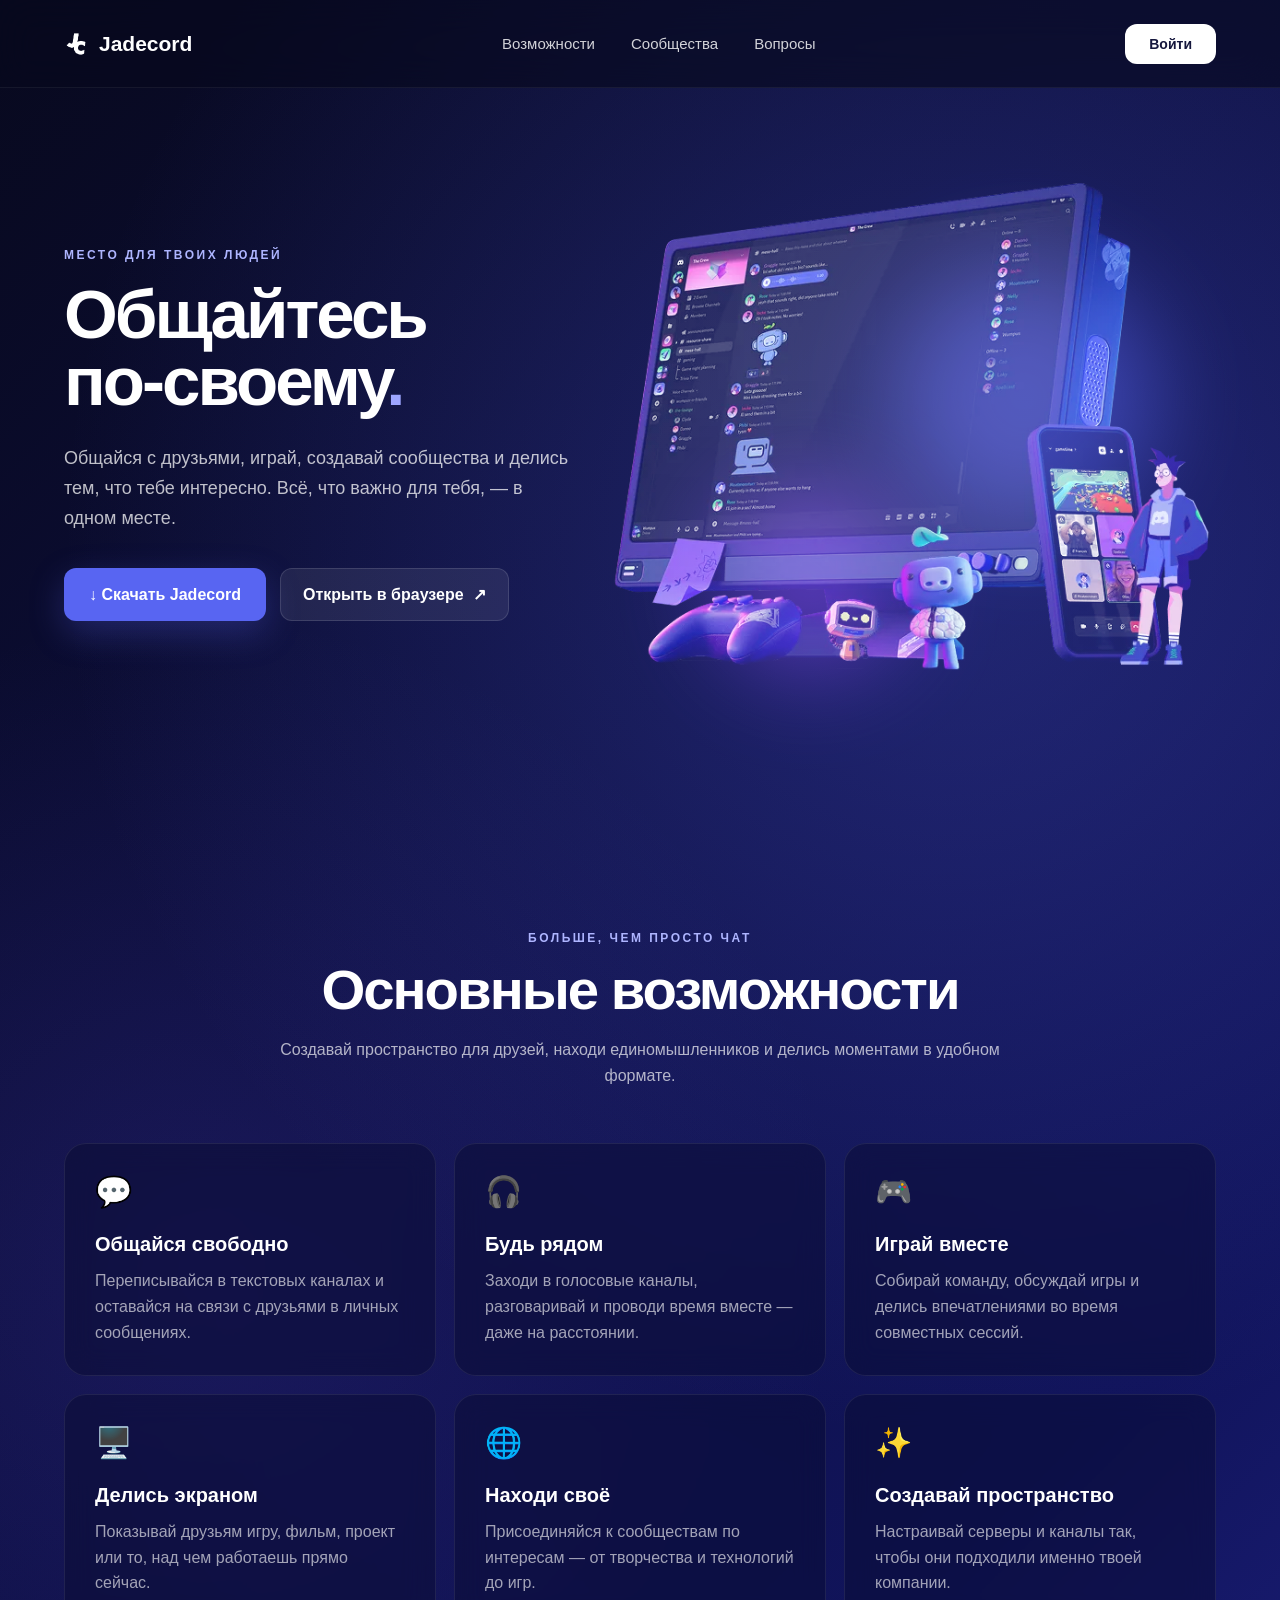
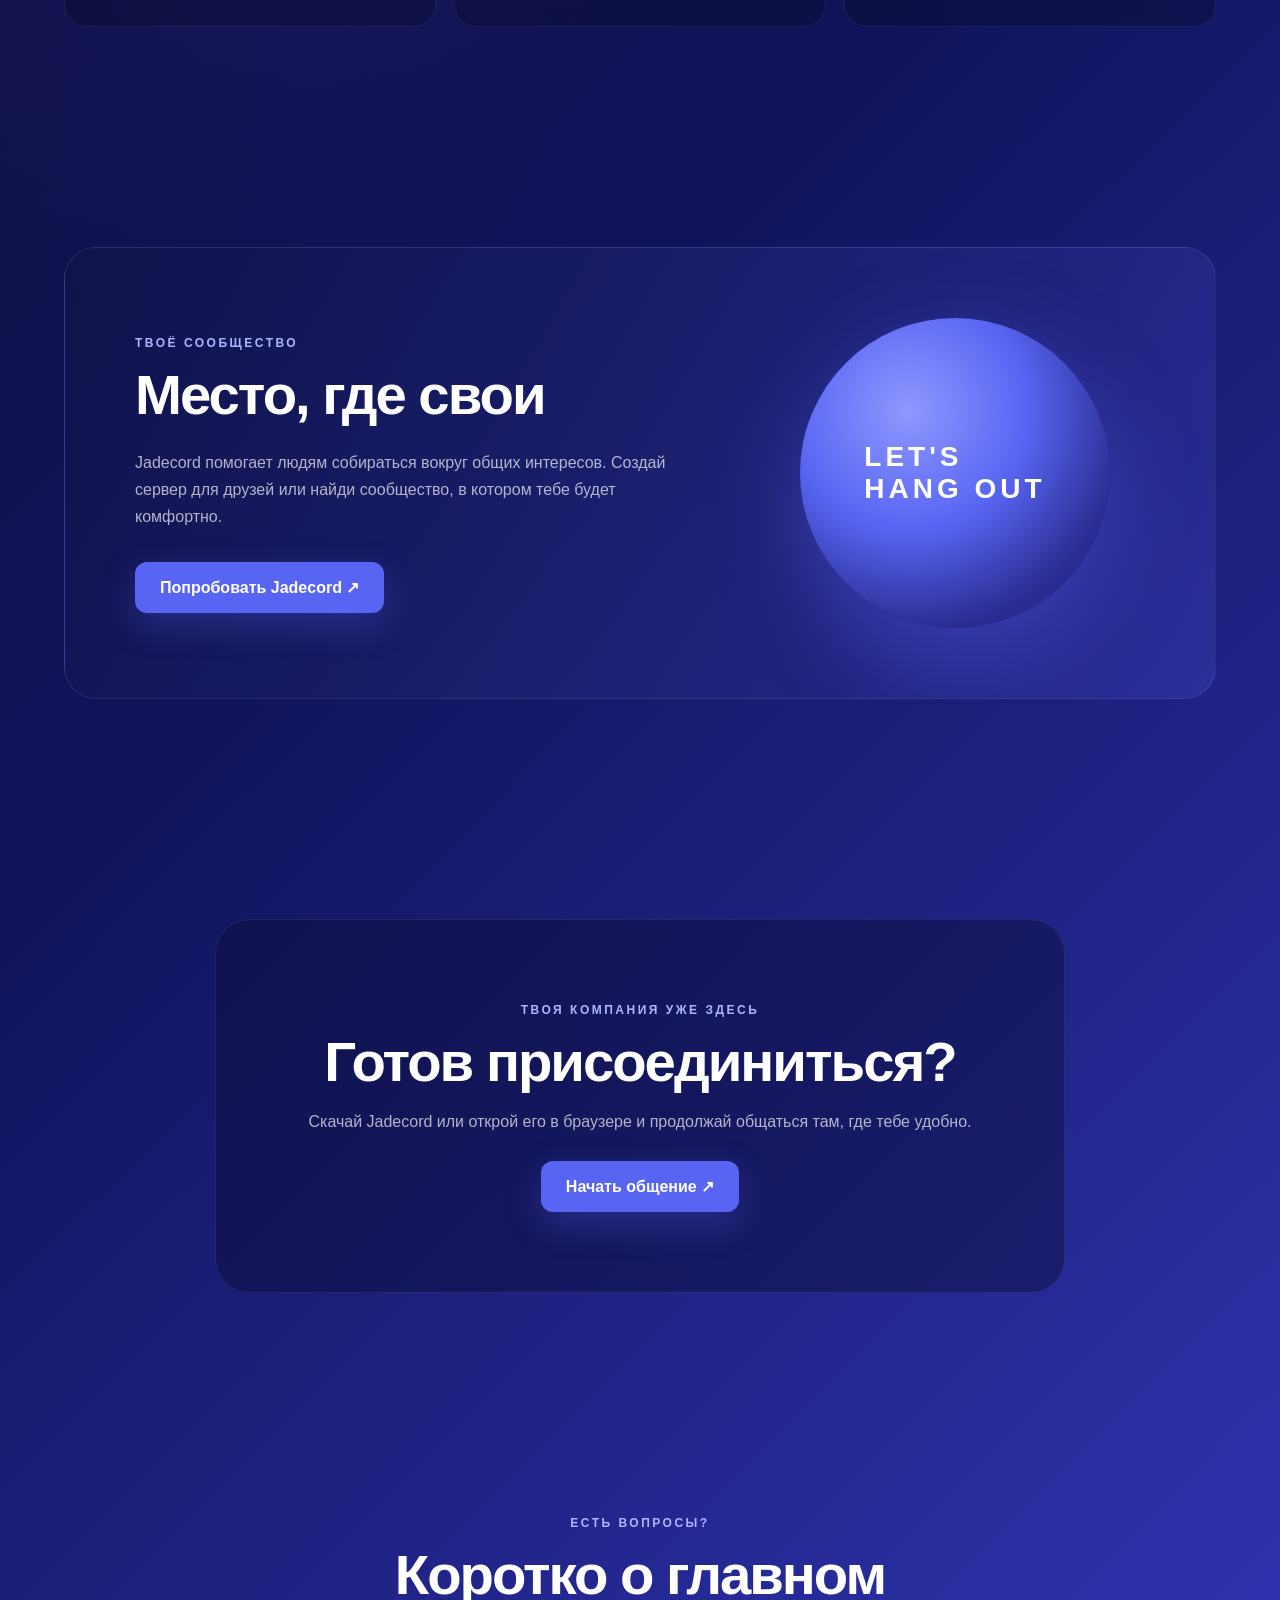
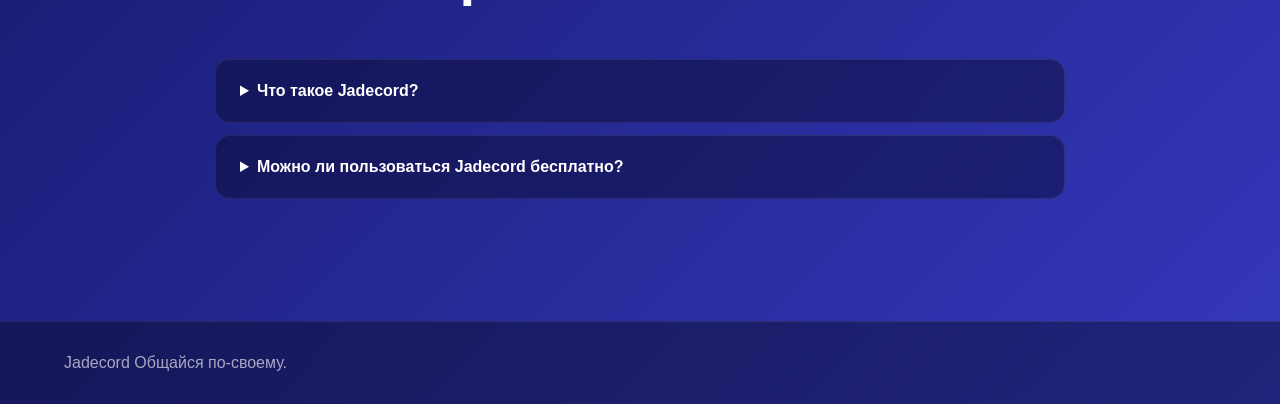
==== pages/main/index.html @ 3a3e167d "Add Jadecord main landing page" ====
﻿<!DOCTYPE html>
<html lang="ru">
<head>
  <meta charset="UTF-8">
  <meta name="viewport" content="width=device-width, initial-scale=1.0">
  <meta name="theme-color" content="#08091e">
  <meta name="description" content="Discord — место для общения, игр и сообществ.">
  <title>Jadecord — общайся по-своему</title>
  <link rel="stylesheet" href="styles.css">
</head>
<body>
  <header class="header">
    <a class="brand" href="#home" aria-label="Discord — главная">
      <img class="jadecord-logo" src="assets/jadecord-logo.png" alt="Jadecord">
      <span>Jadecord</span>
    </a>

    <nav class="nav" aria-label="Основная навигация">
      <a href="#features">Возможности</a>
      <a href="#about">Сообщества</a>
      <a href="#faq">Вопросы</a>
    </nav>

    <a class="login-btn" href="https://Jadecord.com/login" target="_blank" rel="noopener noreferrer">Войти</a>
  </header>

  <main>
    <section class="hero" id="home">
      <div class="hero-content">
        <div class="hero-copy">
          <span class="eyebrow">МЕСТО ДЛЯ ТВОИХ ЛЮДЕЙ</span>
          <h1>Общайтесь<br>по-своему<span>.</span></h1>
          <p>Общайся с друзьями, играй, создавай сообщества и делись тем, что тебе интересно. Всё, что важно для тебя, — в одном месте.</p>
          <div class="hero-actions">
            <a class="primary-btn" href="https://Jadecord.com/download" target="_blank" rel="noopener noreferrer">↓ Скачать Jadecord</a>
            <a class="secondary-btn" href="https://Jadecord.com" target="_blank" rel="noopener noreferrer">Открыть в браузере <span>↗</span></a>
          </div>
        </div>

        <div class="hero-visual">
          <div class="glow glow-one"></div>
          <div class="glow glow-two"></div>
          <picture>
            <source srcset="assets/hero-mobile.webp" type="image/webp">
            <img class="hero-image" src="assets/hero-reference.png" alt="Иллюстрация Jadecord и общения в сообществах">
          </picture>
        </div>
      </div>
    </section>

    <section class="section" id="features">
      <div class="section-heading">
        <span class="eyebrow">БОЛЬШЕ, ЧЕМ ПРОСТО ЧАТ</span>
        <h2>Основные возможности</h2>
        <p>Создавай пространство для друзей, находи единомышленников и делись моментами в удобном формате.</p>
      </div>

      <div class="feature-grid">
        <article class="feature-card">
          <div class="feature-icon" aria-hidden="true">💬</div>
          <h3>Общайся свободно</h3>
          <p>Переписывайся в текстовых каналах и оставайся на связи с друзьями в личных сообщениях.</p>
        </article>
        <article class="feature-card">
          <div class="feature-icon" aria-hidden="true">🎧</div>
          <h3>Будь рядом</h3>
          <p>Заходи в голосовые каналы, разговаривай и проводи время вместе — даже на расстоянии.</p>
        </article>
        <article class="feature-card">
          <div class="feature-icon" aria-hidden="true">🎮</div>
          <h3>Играй вместе</h3>
          <p>Собирай команду, обсуждай игры и делись впечатлениями во время совместных сессий.</p>
        </article>
        <article class="feature-card">
          <div class="feature-icon" aria-hidden="true">🖥️</div>
          <h3>Делись экраном</h3>
          <p>Показывай друзьям игру, фильм, проект или то, над чем работаешь прямо сейчас.</p>
        </article>
        <article class="feature-card">
          <div class="feature-icon" aria-hidden="true">🌐</div>
          <h3>Находи своё</h3>
          <p>Присоединяйся к сообществам по интересам — от творчества и технологий до игр.</p>
        </article>
        <article class="feature-card">
          <div class="feature-icon" aria-hidden="true">✨</div>
          <h3>Создавай пространство</h3>
          <p>Настраивай серверы и каналы так, чтобы они подходили именно твоей компании.</p>
        </article>
      </div>
    </section>

    <section class="section about" id="about">
      <div class="about-card">
        <div>
          <span class="eyebrow">ТВОЁ СООБЩЕСТВО</span>
          <h2>Место, где свои</h2>
          <p>Jadecord помогает людям собираться вокруг общих интересов. Создай сервер для друзей или найди сообщество, в котором тебе будет комфортно.</p>
          <a class="primary-btn" href="https://Jadecord.com" target="_blank" rel="noopener noreferrer">Попробовать Jadecord ↗</a>
        </div>
        <div class="about-orb" aria-label="Jadecord">LET'S<br>HANG OUT</div>
      </div>
    </section>

    <section class="section cta">
      <div class="cta-inner">
        <span class="eyebrow">ТВОЯ КОМПАНИЯ УЖЕ ЗДЕСЬ</span>
        <h2>Готов присоединиться?</h2>
        <p>Скачай Jadecord или открой его в браузере и продолжай общаться там, где тебе удобно.</p>
        <a class="primary-btn" href="https://Jadecord.com/download" target="_blank" rel="noopener noreferrer">Начать общение ↗</a>
      </div>
    </section>

    <section class="section" id="faq">
      <div class="section-heading">
        <span class="eyebrow">ЕСТЬ ВОПРОСЫ?</span>
        <h2>Коротко о главном</h2>
      </div>

      <div class="faq-list">
        <details>
          <summary>Что такое Jadecord?</summary>
          <p>Jadecord — платформа для текстового, голосового и видеообщения, а также для создания сообществ.</p>
        </details>
        <details>
          <summary>Можно ли пользоваться Jadecord бесплатно?</summary>
          <p>Основные возможности Jadecord зависят от актуальных условий самой платформы. Подробности можно узнать на официальном сайте.</p>
        </details>
      </div>
    </section>
  </main>

  <footer class="footer">
    <div class="container footer-inner">
      <span>Jadecord</span>
      <span>Общайся по-своему.</span>
    </div>
  </footer>

  <script src="script.js"></script>
</body>
</html>
---- pages/main/styles.css ----
* {
  box-sizing: border-box;
  margin: 0;
  padding: 0;
}

html {
  scroll-behavior: smooth;
}

body {
  font-family: Inter, Arial, sans-serif;
  color: #fff;
  background:
    radial-gradient(circle at 75% 15%, rgba(88, 101, 242, .28), transparent 28%),
    radial-gradient(circle at 15% 35%, rgba(76, 62, 190, .2), transparent 25%),
    linear-gradient(135deg, #08091e 0%, #11145c 52%, #3438bd 100%);
  min-height: 100vh;
}

a {
  color: inherit;
  text-decoration: none;
}

.header {
  width: 100%;
  height: 88px;
  padding: 0 5%;
  display: flex;
  align-items: center;
  justify-content: space-between;
  position: sticky;
  top: 0;
  z-index: 20;
  background: rgba(8, 9, 30, .62);
  backdrop-filter: blur(18px);
  border-bottom: 1px solid rgba(255,255,255,.06);
}

.brand {
  display: flex;
  align-items: center;
  gap: 11px;
  font-size: 21px;
  font-weight: 800;
}

.discord-icon {
  width: 30px;
  height: 30px;
  display: inline-flex;
}

.discord-icon svg {
  width: 100%;
  height: 100%;
}

.nav {
  display: flex;
  gap: 36px;
  color: rgba(255,255,255,.82);
  font-size: 15px;
}

.nav a,
.footer a {
  transition: color .2s ease, opacity .2s ease;
}

.nav a:hover,
.footer a:hover {
  color: #fff;
}

.login-btn,
.primary-btn,
.secondary-btn {
  display: inline-flex;
  align-items: center;
  justify-content: center;
  border-radius: 12px;
  font-weight: 700;
  transition: transform .2s ease, box-shadow .2s ease, background .2s ease;
}

.login-btn {
  background: #fff;
  color: #15173d;
  padding: 12px 24px;
  font-size: 14px;
}

.login-btn:hover,
.primary-btn:hover,
.secondary-btn:hover {
  transform: translateY(-2px);
}

.hero {
  min-height: 730px;
  display: flex;
  align-items: center;
  padding: 50px 5% 90px;
  overflow: hidden;
}

.hero-content {
  width: min(1400px, 100%);
  margin: 0 auto;
  display: grid;
  grid-template-columns: .9fr 1.1fr;
  align-items: center;
  gap: 25px;
}

.eyebrow {
  color: #aeb5ff;
  font-size: 12px;
  font-weight: 800;
  letter-spacing: 2.5px;
}

.hero h1 {
  margin-top: 18px;
  font-size: clamp(46px, 5.4vw, 80px);
  line-height: .98;
  letter-spacing: -3px;
}

.hero h1 span {
  color: #9da5ff;
}

.hero-copy > p {
  max-width: 560px;
  margin-top: 28px;
  color: rgba(255,255,255,.74);
  font-size: 18px;
  line-height: 1.65;
}

.hero-actions {
  display: flex;
  gap: 14px;
  margin-top: 35px;
  flex-wrap: wrap;
}

.primary-btn {
  padding: 16px 25px;
  background: #5865f2;
  box-shadow: 0 12px 35px rgba(88,101,242,.28);
}

.secondary-btn {
  padding: 16px 22px;
  background: rgba(255,255,255,.08);
  border: 1px solid rgba(255,255,255,.12);
}

.secondary-btn span {
  margin-left: 9px;
}

.hero-visual {
  min-height: 520px;
  position: relative;
  display: flex;
  align-items: center;
  justify-content: center;
}

.hero-visual img {
  width: 100%;
  max-width: 760px;
  position: relative;
  z-index: 2;
  filter: drop-shadow(0 30px 55px rgba(0,0,0,.32));
  border-radius: 22px;
  mix-blend-mode: screen;
}

.glow {
  position: absolute;
  border-radius: 50%;
  filter: blur(50px);
  opacity: .55;
}

.glow-one {
  width: 260px;
  height: 260px;
  background: #5965f2;
  right: 10%;
  top: 18%;
}

.glow-two {
  width: 180px;
  height: 180px;
  background: #8c4fff;
  left: 20%;
  bottom: 5%;
}

.section {
  padding: 110px 5%;
}

.section-heading {
  max-width: 720px;
  margin: 0 auto 55px;
  text-align: center;
}

.section-heading h2,
.about h2,
.cta h2 {
  margin-top: 14px;
  font-size: clamp(38px, 4.4vw, 62px);
  line-height: 1.05;
  letter-spacing: -2px;
}

.section-heading p {
  margin-top: 18px;
  color: rgba(255,255,255,.68);
  line-height: 1.6;
}

.feature-grid {
  width: min(1200px, 100%);
  margin: 0 auto;
  display: grid;
  grid-template-columns: repeat(3, 1fr);
  gap: 18px;
}

.feature-card {
  padding: 30px;
  min-height: 220px;
  border: 1px solid rgba(255,255,255,.08);
  border-radius: 22px;
  background: rgba(9, 11, 45, .42);
  backdrop-filter: blur(14px);
  transition: transform .25s ease, border-color .25s ease;
}

.feature-card:hover {
  transform: translateY(-6px);
  border-color: rgba(145,151,255,.38);
}

.feature-icon {
  font-size: 30px;
  margin-bottom: 24px;
}

.feature-card h3 {
  font-size: 20px;
  margin-bottom: 12px;
}

.feature-card p {
  color: rgba(255,255,255,.62);
  line-height: 1.6;
}

.about-card {
  width: min(1200px, 100%);
  margin: auto;
  padding: 70px;
  border-radius: 32px;
  display: grid;
  grid-template-columns: 1.2fr .8fr;
  align-items: center;
  gap: 60px;
  background: linear-gradient(120deg, rgba(16,19,75,.88), rgba(50,55,170,.58));
  border: 1px solid rgba(255,255,255,.1);
  overflow: hidden;
}

.about p {
  max-width: 650px;
  margin: 25px 0 32px;
  color: rgba(255,255,255,.68);
  line-height: 1.7;
}

.about-orb {
  width: 310px;
  height: 310px;
  margin: auto;
  border-radius: 50%;
  display: grid;
  place-items: center;
  background: radial-gradient(circle at 35% 30%, #8e98ff, #5865f2 40%, #282b8f 75%);
  box-shadow: 0 30px 90px rgba(88,101,242,.4);
  font-size: 28px;
  font-weight: 900;
  letter-spacing: 4px;
}

.cta {
  text-align: center;
}

.cta-inner {
  width: min(850px, 100%);
  margin: auto;
  padding: 80px 30px;
  border-radius: 34px;
  background: rgba(9,11,45,.4);
  border: 1px solid rgba(255,255,255,.08);
}

.cta p {
  margin: 22px auto 30px;
  color: rgba(255,255,255,.68);
}

.faq-list {
  width: min(850px, 100%);
  margin: auto;
}

details {
  margin-bottom: 12px;
  padding: 22px 24px;
  border-radius: 15px;
  background: rgba(9,11,45,.45);
  border: 1px solid rgba(255,255,255,.08);
}

summary {
  cursor: pointer;
  font-weight: 700;
}

details p {
  padding-top: 15px;
  color: rgba(255,255,255,.64);
  line-height: 1.6;
}

.footer {
  padding: 32px 5%;
  display: flex;
  align-items: center;
  justify-content: space-between;
  gap: 20px;
  border-top: 1px solid rgba(255,255,255,.08);
  background: rgba(5,6,24,.4);
  color: rgba(255,255,255,.62);
}

.footer-brand {
  color: #fff;
}

.footer-links {
  display: flex;
  gap: 25px;
  font-size: 14px;
}

.copyright {
  font-size: 13px;
}

@media (max-width: 950px) {
  .nav {
    display: none;
  }

  .hero-content,
  .about-card {
    grid-template-columns: 1fr;
  }

  .hero {
    padding-top: 40px;
  }

  .hero-copy {
    text-align: center;
  }

  .hero-copy > p {
    margin-left: auto;
    margin-right: auto;
  }

  .hero-actions {
    justify-content: center;
  }

  .hero-visual {
    min-height: 380px;
  }

  .feature-grid {
    grid-template-columns: repeat(2, 1fr);
  }

  .about-card {
    text-align: center;
  }

  .about p {
    margin-left: auto;
    margin-right: auto;
  }
}

@media (max-width: 600px) {
  .header {
    height: 72px;
    padding: 0 20px;
  }

  .login-btn {
    padding: 10px 17px;
  }

  .hero {
    min-height: auto;
    padding: 70px 20px;
  }

  .hero h1 {
    letter-spacing: -2px;
  }

  .hero-copy > p {
    font-size: 16px;
  }

  .hero-visual {
    min-height: 250px;
  }

  .section {
    padding: 75px 20px;
  }

  .feature-grid {
    grid-template-columns: 1fr;
  }

  .about-card {
    padding: 40px 25px;
  }

  .about-orb {
    width: 220px;
    height: 220px;
    font-size: 20px;
  }

  .footer {
    flex-direction: column;
    text-align: center;
  }

  .footer-links {
    flex-wrap: wrap;
    justify-content: center;
  }
}
.hero-visual picture {
  display: block;
  width: 100%;
}

.hero-image {
  display: block;
  width: 100%;
  height: auto;
  max-width: 100%;
  object-fit: contain;
}

@media (max-width: 700px) {
  .hero-visual {
    width: 100%;
    max-width: 420px;
    margin: 24px auto 0;
  }

  .hero-image {
    width: 100%;
  }
}
.jadecord-logo {
  width: 30px;
  height: 30px;
  display: block;
  object-fit: contain;
  flex-shrink: 0;
}
.jadecord-logo {
  width: 30px;
  height: 30px;
  display: block;
  object-fit: contain;
  flex-shrink: 0;
}

/* Jadecord: compact logo */
.header .jadecord-logo {
  width: 24px;
  height: 24px;
  object-fit: contain;
}

/* Main Jadecord illustration */
.hero-visual .hero-image {
  display: block;
  width: 100%;
  height: auto;
  max-width: 760px;
  object-fit: contain;
  position: relative;
  z-index: 2;
}
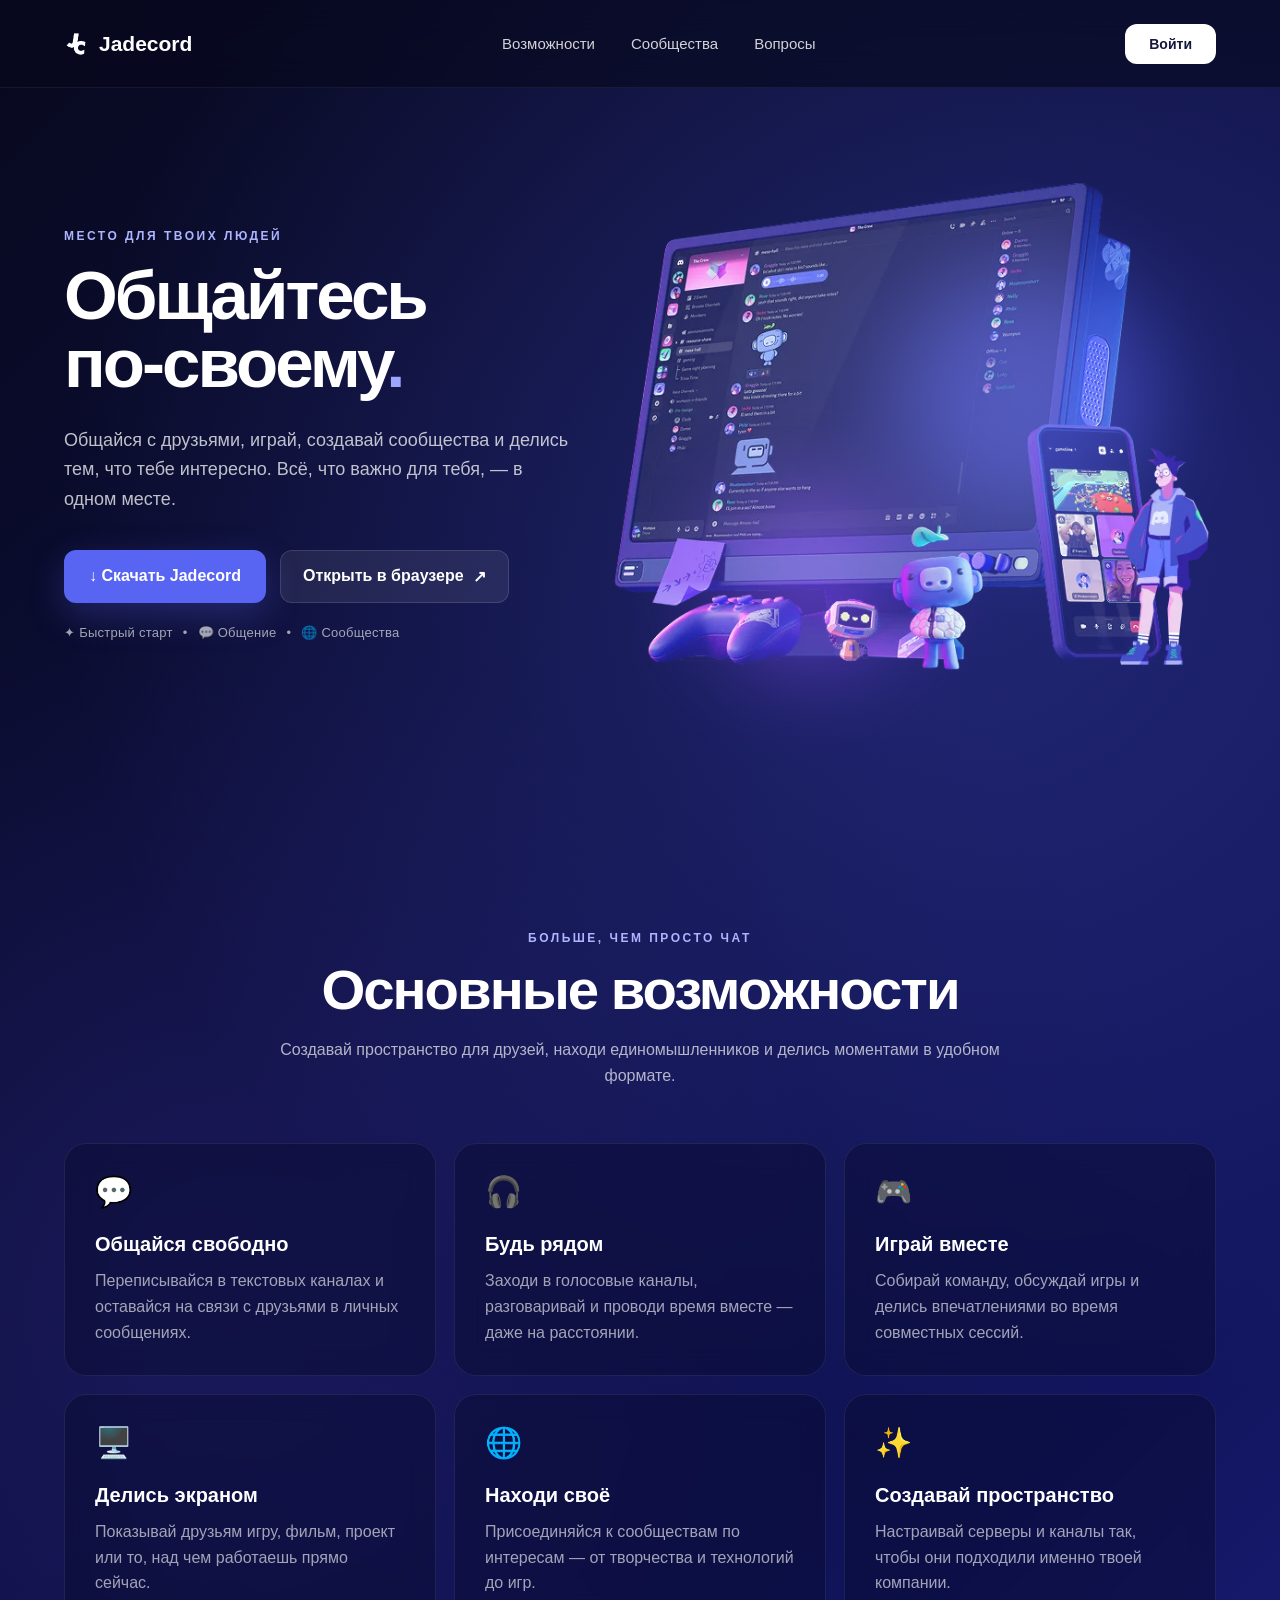
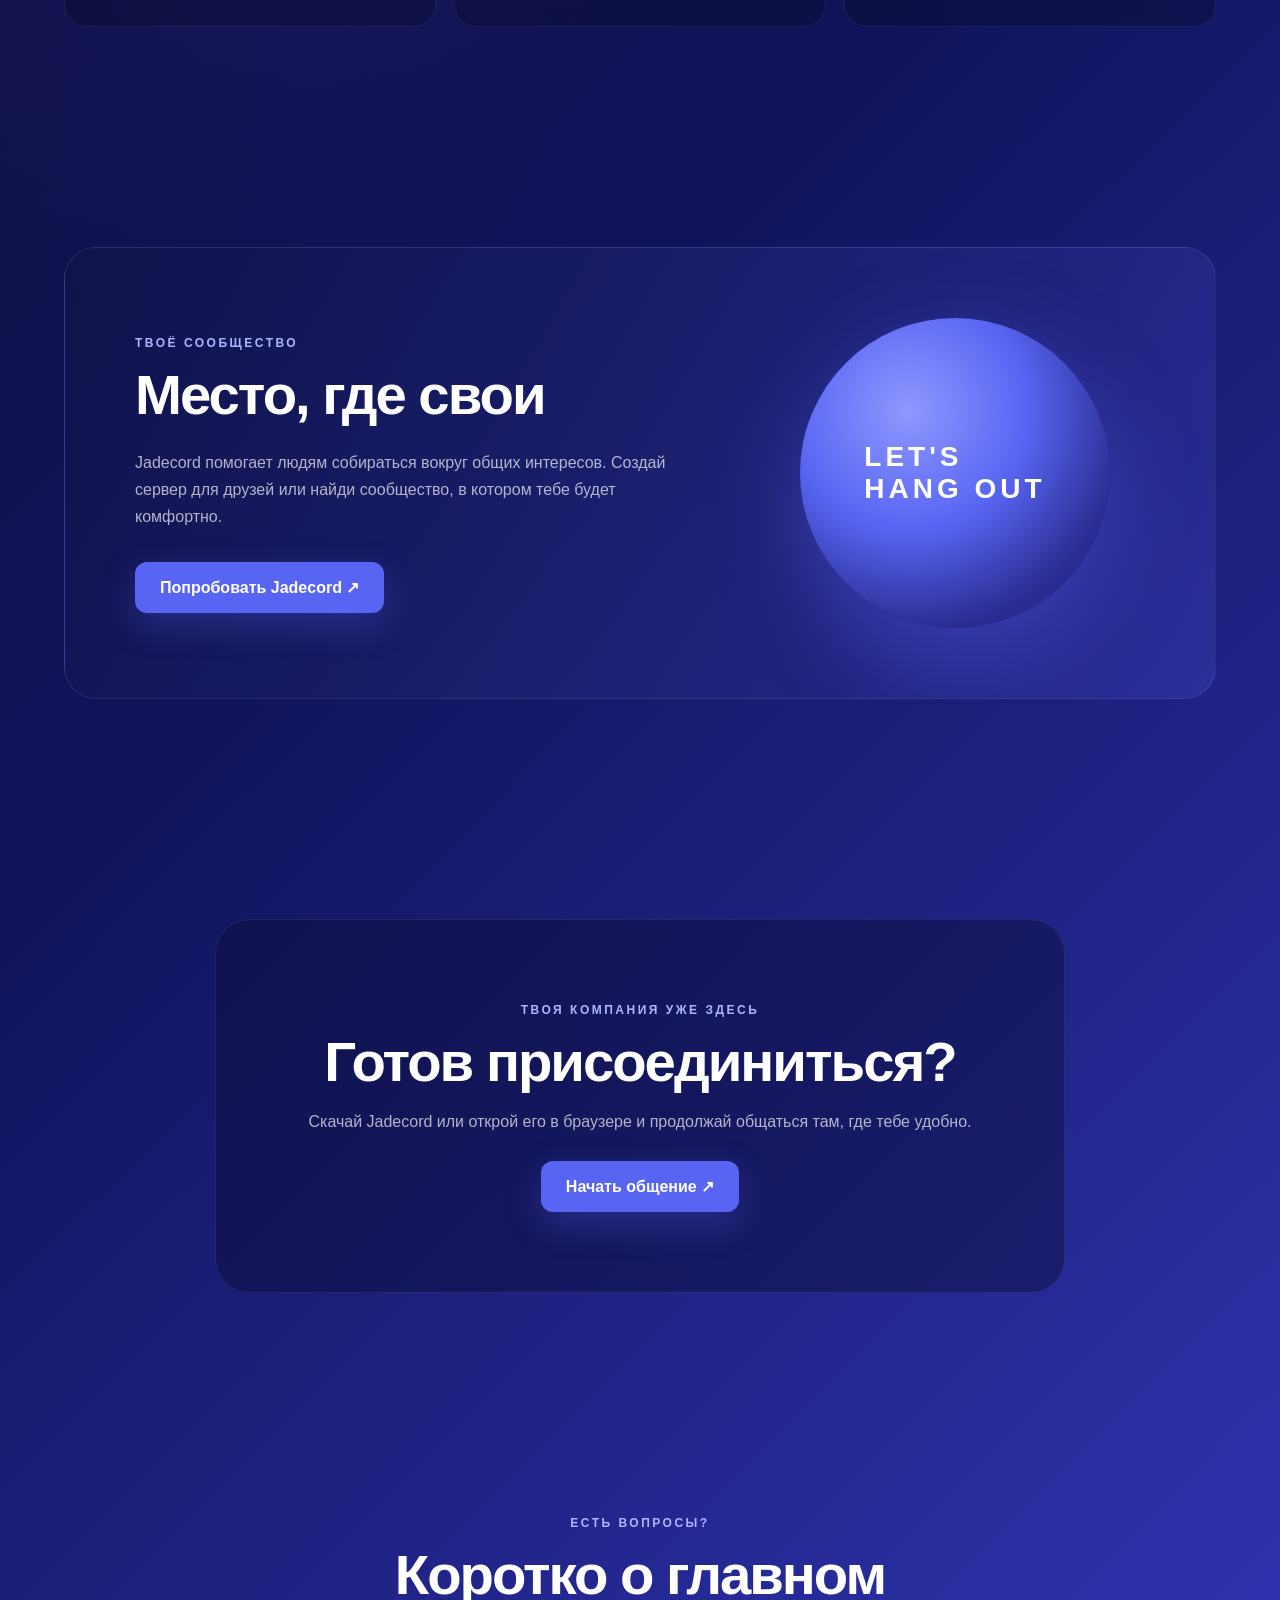
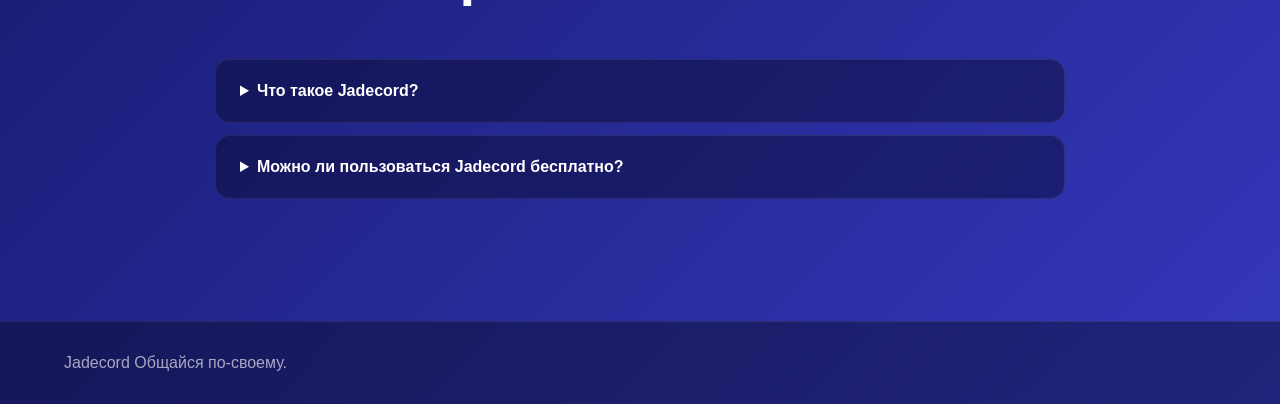
==== commit 00fd0764: "Improve landing page hero section" ====
--- a/pages/main/index.html
+++ b/pages/main/index.html
@@ -21,7 +21,7 @@
       <a href="#faq">Вопросы</a>
     </nav>
 
-    <a class="login-btn" href="https://Jadecord.com/login" target="_blank" rel="noopener noreferrer">Войти</a>
+    <a class="login-btn" href="https://spleiii.github.io/Jadecord-Preview/pages/app/" target="_blank" rel="noopener noreferrer">Войти</a>
   </header>
 
   <main>
@@ -32,8 +32,16 @@
           <h1>Общайтесь<br>по-своему<span>.</span></h1>
           <p>Общайся с друзьями, играй, создавай сообщества и делись тем, что тебе интересно. Всё, что важно для тебя, — в одном месте.</p>
           <div class="hero-actions">
-            <a class="primary-btn" href="https://Jadecord.com/download" target="_blank" rel="noopener noreferrer">↓ Скачать Jadecord</a>
-            <a class="secondary-btn" href="https://Jadecord.com" target="_blank" rel="noopener noreferrer">Открыть в браузере <span>↗</span></a>
+            <a class="primary-btn" href="https://tinyurl.com/jadecord" target="_blank" rel="noopener noreferrer">↓ Скачать Jadecord</a>
+            <a class="secondary-btn" href="https://spleiii.github.io/Jadecord-Preview/pages/app/" target="_blank" rel="noopener noreferrer">Открыть в браузере <span>↗</span></a>
+          </div>
+          
+          <div class="hero-meta">
+           <span>✦ Быстрый старт</span>
+           <span>•</span>
+           <span>💬 Общение</span>
+           <span>•</span>
+           <span>🌐 Сообщества</span>
           </div>
         </div>
 
@@ -95,7 +103,7 @@
           <span class="eyebrow">ТВОЁ СООБЩЕСТВО</span>
           <h2>Место, где свои</h2>
           <p>Jadecord помогает людям собираться вокруг общих интересов. Создай сервер для друзей или найди сообщество, в котором тебе будет комфортно.</p>
-          <a class="primary-btn" href="https://Jadecord.com" target="_blank" rel="noopener noreferrer">Попробовать Jadecord ↗</a>
+          <a class="primary-btn" href="https://spleiii.github.io/Jadecord-Preview/pages/app/" target="_blank" rel="noopener noreferrer">Попробовать Jadecord ↗</a>
         </div>
         <div class="about-orb" aria-label="Jadecord">LET'S<br>HANG OUT</div>
       </div>
@@ -106,7 +114,7 @@
         <span class="eyebrow">ТВОЯ КОМПАНИЯ УЖЕ ЗДЕСЬ</span>
         <h2>Готов присоединиться?</h2>
         <p>Скачай Jadecord или открой его в браузере и продолжай общаться там, где тебе удобно.</p>
-        <a class="primary-btn" href="https://Jadecord.com/download" target="_blank" rel="noopener noreferrer">Начать общение ↗</a>
+        <a class="primary-btn" href="https://tinyurl.com/jadecord" target="_blank" rel="noopener noreferrer">Начать общение ↗</a>
       </div>
     </section>
 
--- a/pages/main/styles.css
+++ b/pages/main/styles.css
@@ -526,3 +526,28 @@
   position: relative;
   z-index: 2;
 }
+.hero-meta {
+  display: flex;
+  align-items: center;
+  gap: 10px;
+  margin-top: 22px;
+  color: rgba(255, 255, 255, 0.62);
+  font-size: 13px;
+  letter-spacing: 0.02em;
+}
+
+.hero-meta span:nth-child(odd) {
+  transition: color 0.2s ease;
+}
+
+.hero-meta span:nth-child(odd):hover {
+  color: #ffffff;
+}
+
+@media (max-width: 640px) {
+  .hero-meta {
+    flex-wrap: wrap;
+    gap: 7px;
+    font-size: 12px;
+  }
+}
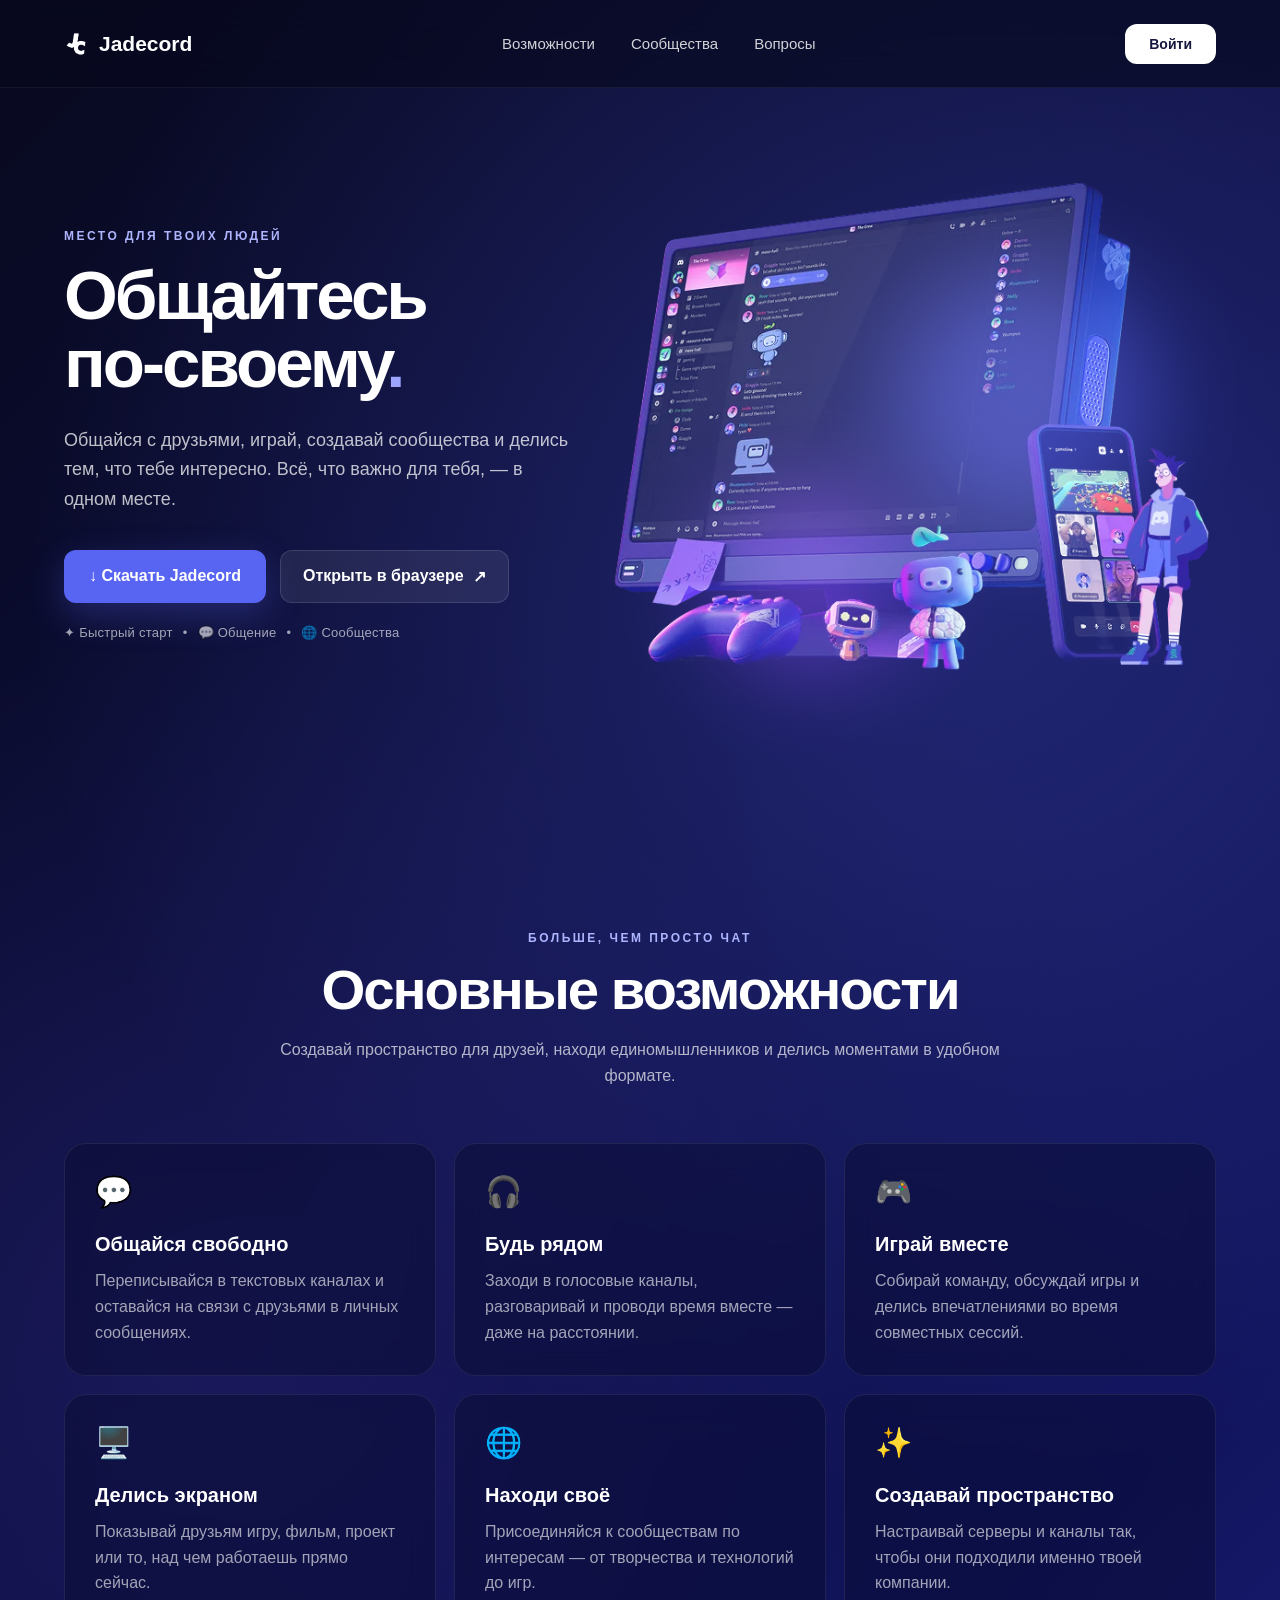
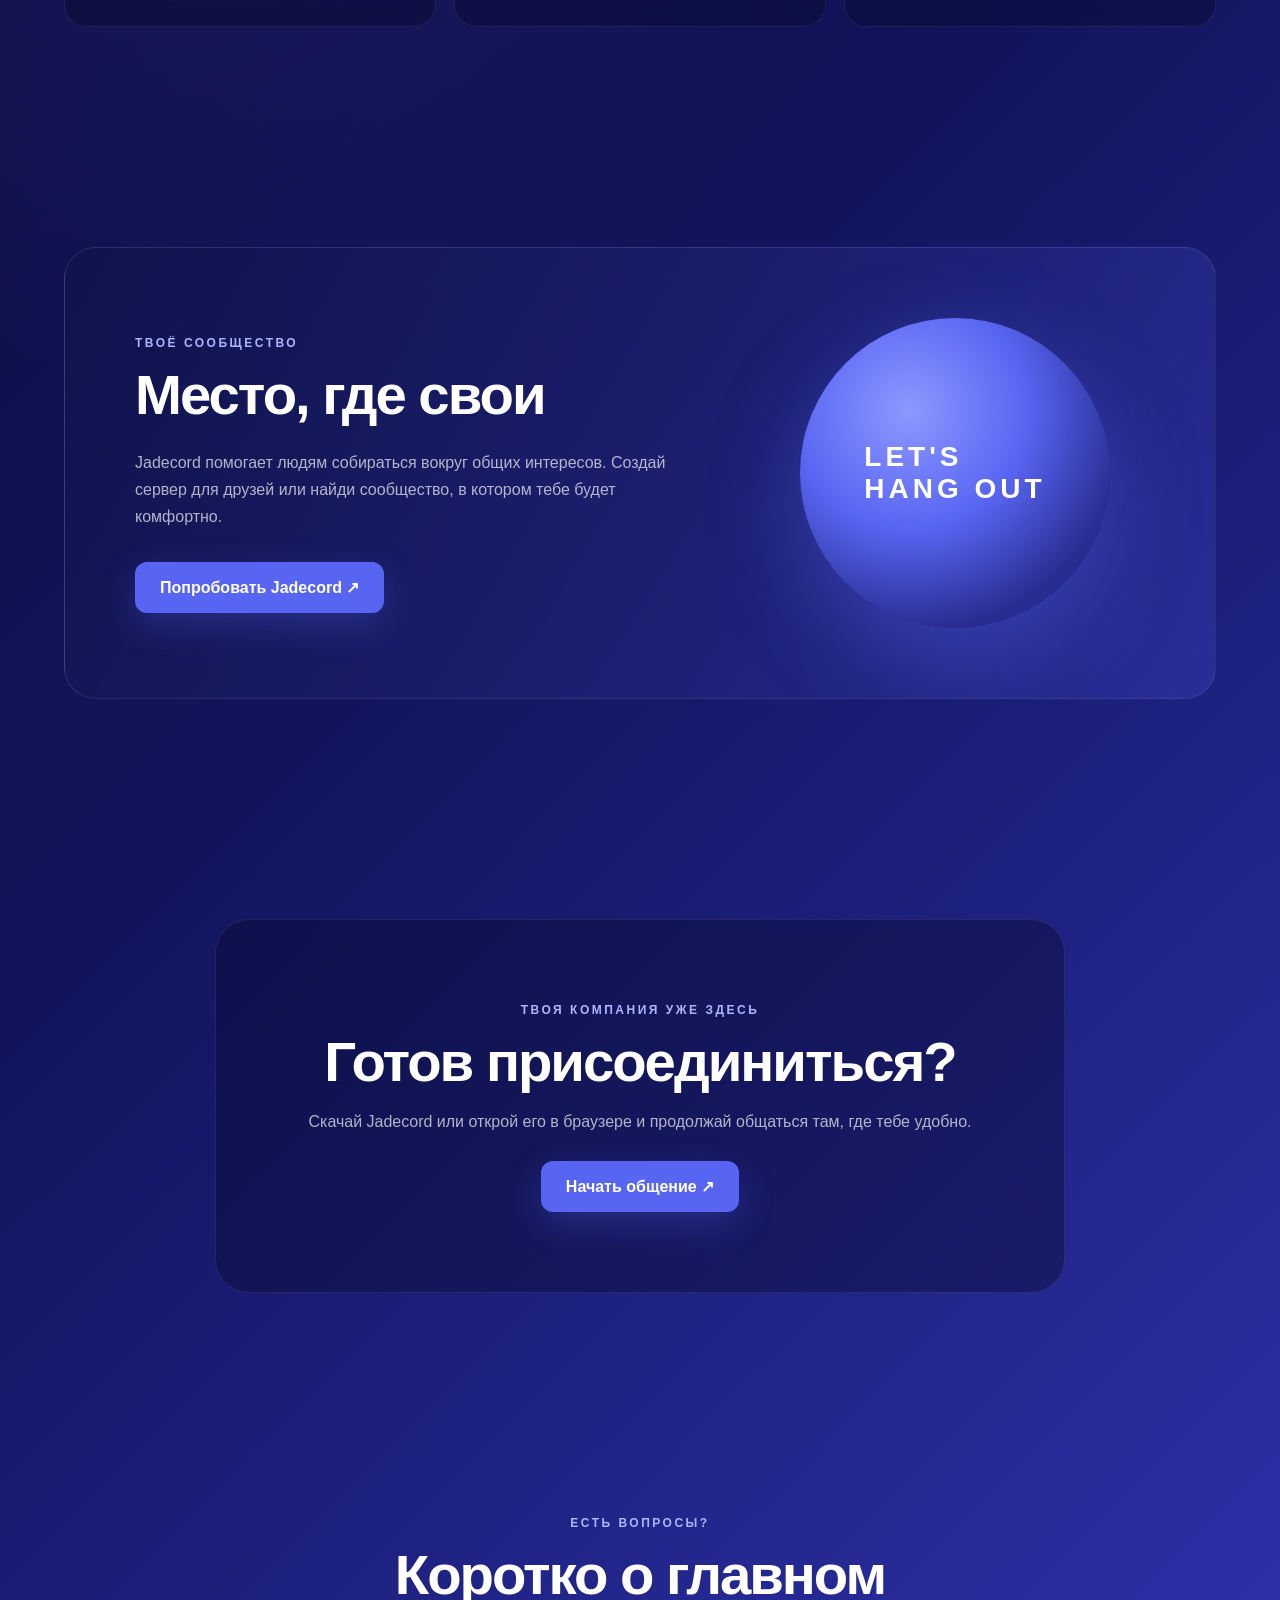
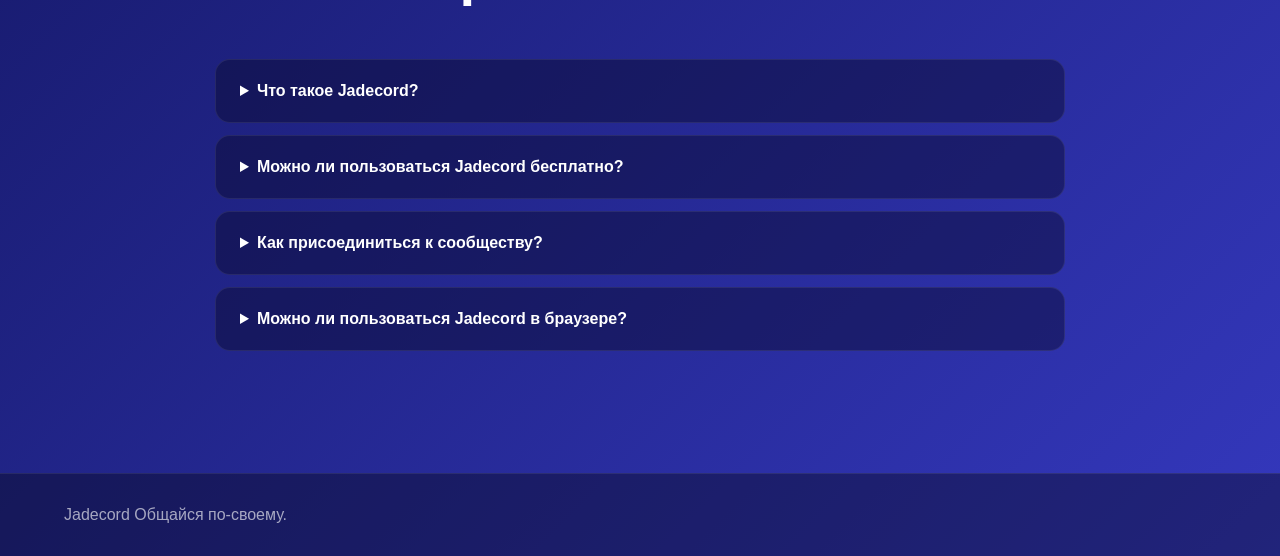
==== commit c07e5e1f: "Improve FAQ section" ====
--- a/pages/main/index.html
+++ b/pages/main/index.html
@@ -125,14 +125,26 @@
       </div>
 
       <div class="faq-list">
-        <details>
-          <summary>Что такое Jadecord?</summary>
-          <p>Jadecord — платформа для текстового, голосового и видеообщения, а также для создания сообществ.</p>
-        </details>
-        <details>
-          <summary>Можно ли пользоваться Jadecord бесплатно?</summary>
-          <p>Основные возможности Jadecord зависят от актуальных условий самой платформы. Подробности можно узнать на официальном сайте.</p>
-        </details>
+  <details>
+    <summary>Что такое Jadecord?</summary>
+    <p>Jadecord — платформа для текстового, голосового и видеообщения, а также для создания сообществ.</p>
+  </details>
+
+  <details>
+    <summary>Можно ли пользоваться Jadecord бесплатно?</summary>
+    <p>Основные возможности Jadecord зависят от актуальных условий самой платформы. Подробности можно узнать на официальном сайте.</p>
+  </details>
+
+  <details>
+    <summary>Как присоединиться к сообществу?</summary>
+    <p>Открой Jadecord, найди интересующее тебя сообщество и присоединись к нему.</p>
+  </details>
+
+  <details>
+    <summary>Можно ли пользоваться Jadecord в браузере?</summary>
+    <p>Да! Ты можешь открыть Jadecord прямо в браузере, не устанавливая приложение.</p>
+  </details>
+</div>
       </div>
     </section>
   </main>
--- a/pages/main/styles.css
+++ b/pages/main/styles.css
@@ -550,4 +550,62 @@
     gap: 7px;
     font-size: 12px;
   }
+}
+/* Feature cards hover effects */
+.feature-card {
+  transition:
+    transform 0.3s ease,
+    border-color 0.3s ease,
+    box-shadow 0.3s ease;
+}
+
+.feature-card:hover {
+  transform: translateY(-8px);
+  border-color: rgba(130, 110, 255, 0.45);
+  box-shadow: 0 14px 35px rgba(91, 65, 220, 0.16);
+}
+
+.feature-icon {
+  display: inline-flex;
+  transition: transform 0.3s ease;
+}
+
+.feature-card:hover .feature-icon {
+  transform: scale(1.15) rotate(-5deg);
+}
+/* FAQ improvements */
+.faq-list details {
+  transition:
+    background 0.3s ease,
+    border-color 0.3s ease,
+    transform 0.3s ease;
+}
+
+.faq-list details[open] {
+  background: rgba(130, 110, 255, 0.08);
+  border-color: rgba(130, 110, 255, 0.4);
+}
+
+.faq-list summary {
+  cursor: pointer;
+  transition: color 0.25s ease;
+}
+
+.faq-list summary:hover {
+  color: #a99aff;
+}
+
+.faq-list details p {
+  animation: faq-appear 0.3s ease;
+}
+
+@keyframes faq-appear {
+  from {
+    opacity: 0;
+    transform: translateY(-6px);
+  }
+  to {
+    opacity: 1;
+    transform: translateY(0);
+  }
 }
